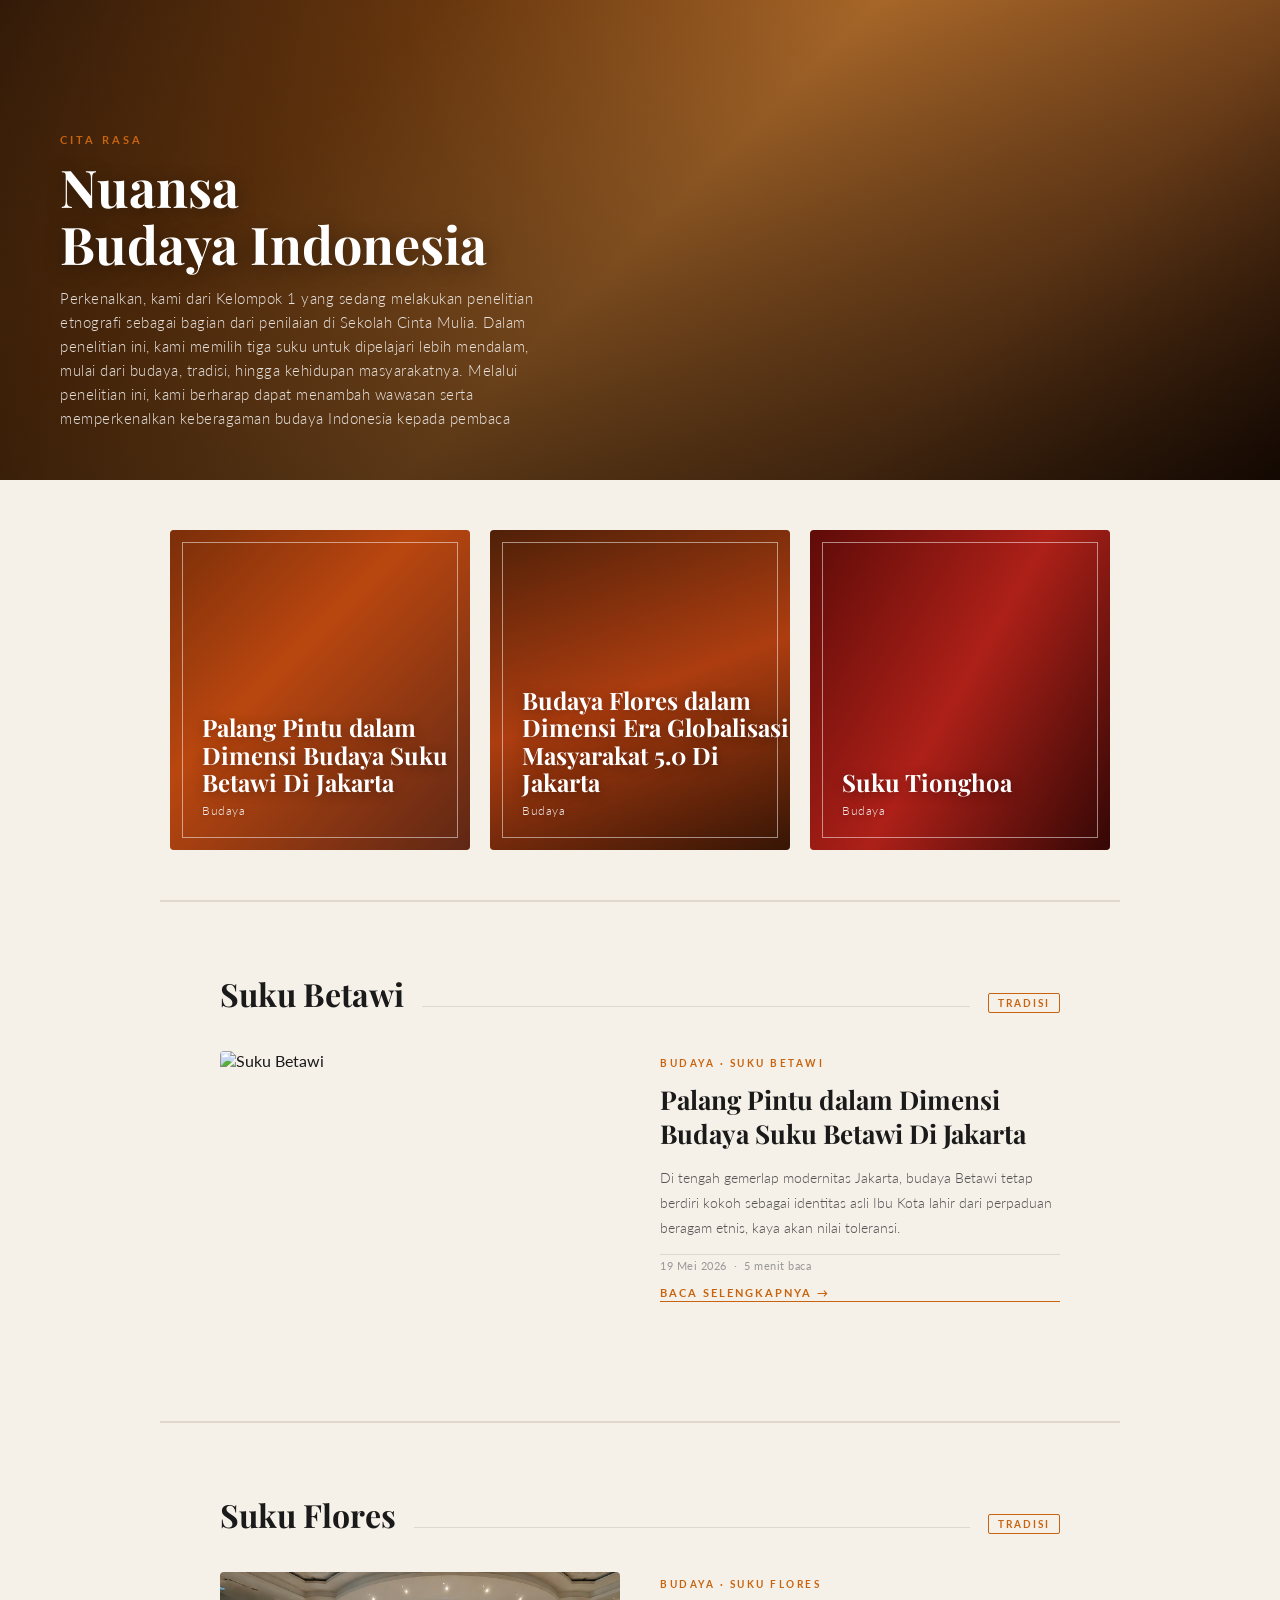
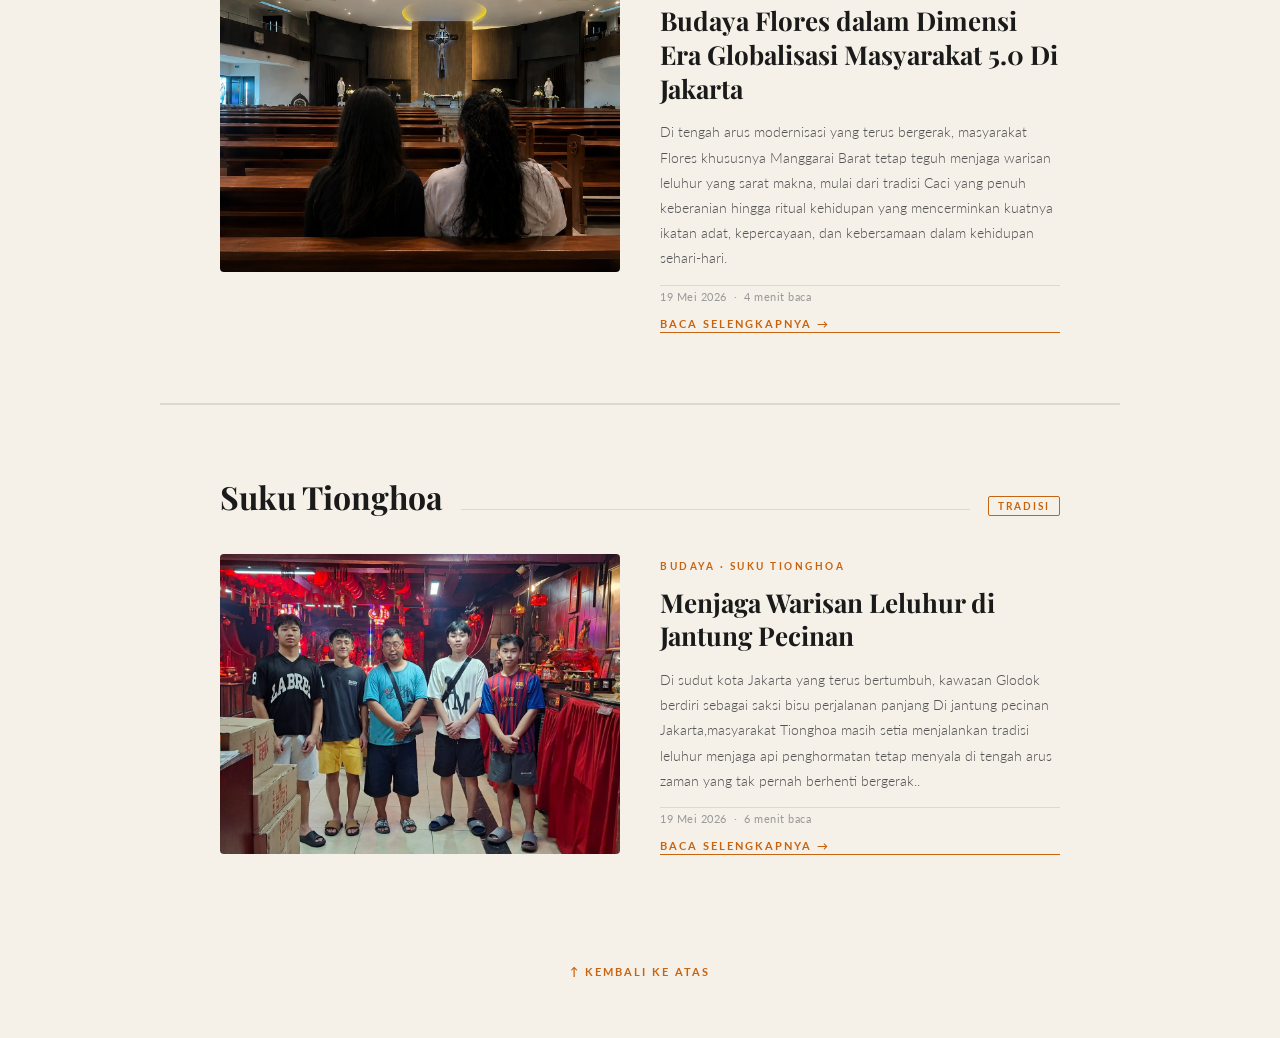
==== index.html @ 240e5bc9 "Add files via upload" ====
<!DOCTYPE html>
<html lang="id">
<head>
  <meta charset="UTF-8" />
  <meta name="viewport" content="width=device-width, initial-scale=1.0"/>
  <title>Budaya Nusantara</title>

  <!-- Google Fonts -->
  <link href="https://fonts.googleapis.com/css2?family=Playfair+Display:ital,wght@0,400;0,700;1,400&family=Lato:wght@300;400;700&display=swap" rel="stylesheet"/>

  <!-- File CSS terpisah -->
  <link rel="stylesheet" href="style.css"/>
</head>
<body>

  <!-- ════════════════════════════════════════
       HERO BANNER
       Ganti foto: buka style.css → cari .hero
       lalu ubah jadi: background-image: url('foto-kamu.jpg');
  ════════════════════════════════════════ -->
  <div class="hero">
    <div class="hero-overlay"></div>
    <div class="hero-content">
      <div class="hero-label">Cita Rasa</div>
      <h1 class="hero-title">Nuansa<br>Budaya Indonesia</h1>
      <p class="hero-sub">Perkenalkan, kami dari Kelompok 1 yang sedang melakukan penelitian etnografi sebagai bagian dari penilaian di Sekolah Cinta Mulia. Dalam penelitian ini, kami memilih tiga suku untuk dipelajari lebih mendalam, mulai dari budaya, tradisi, hingga kehidupan masyarakatnya.

        Melalui penelitian ini, kami berharap dapat menambah wawasan serta memperkenalkan keberagaman budaya Indonesia kepada pembaca</p>
    </div>
  </div>


  <!-- ════════════════════════════════════════
       3 KARTU KATEGORI
       href="#betawi" → scroll ke section Betawi
       href="#flores" → scroll ke section Flores
       href="#tionghoa" → scroll ke section Tionghoa
  ════════════════════════════════════════ -->
  <div class="cards-section">

    <a class="card card--betawi" href="#betawi">
      <div class="card-photo"></div>
      <div class="card-overlay"></div>
      <div class="card-border"></div>
      <div class="card-content">
        <div class="card-title">Palang Pintu dalam Dimensi Budaya Suku Betawi Di Jakarta</div>
        <div class="card-sub">Budaya</div>
      </div>
    </a>

    <a class="card card--flores" href="#flores">
      <div class="card-photo"></div>
      <div class="card-overlay"></div>
      <div class="card-border"></div>
      <div class="card-content">
        <div class="card-title">Budaya Flores dalam Dimensi Era Globalisasi Masyarakat 5.0 Di Jakarta</div>
        <div class="card-sub">Budaya</div>
      </div>
    </a>

    <a class="card card--tionghoa" href="#tionghoa">
      <div class="card-photo"></div>
      <div class="card-overlay"></div>
      <div class="card-border"></div>
      <div class="card-content">
        <div class="card-title">Suku Tionghoa</div>
        <div class="card-sub">Budaya</div>
      </div>
    </a>

  </div>


  <!-- ════════════════════════════════════════
       ARTIKEL: SUKU BETAWI
  ════════════════════════════════════════ -->
  <section id="betawi" class="news-section">

    <div class="section-header">
      <h2 class="section-title">Suku Betawi</h2>
      <div class="section-line"></div>
      <span class="section-tag">Tradisi</span>
    </div>

    <div class="article-single">

      <div class="article-thumb">
        <img src="ondelondel.jpeg" alt="Suku Betawi"/>
      </div>

      <!-- Isi teks artikel -->
      <div class="article-body">
        <div class="article-category">Budaya · Suku Betawi</div>
        <h3 class="article-headline">Palang Pintu dalam Dimensi Budaya Suku Betawi Di Jakarta</h3>
        <p class="article-excerpt">
          Di tengah gemerlap modernitas Jakarta, budaya Betawi tetap berdiri kokoh sebagai identitas asli Ibu Kota
            lahir dari perpaduan beragam etnis, kaya akan nilai toleransi.
        </p>
        <div class="article-meta">19 Mei 2026 &nbsp;·&nbsp; 5 menit baca</div>
        <a class="read-more" href="artikelbet.html" target="_blank">Baca Selengkapnya →</a>
      </div>

    </div>
  </section>


  <!-- ════════════════════════════════════════
       ARTIKEL: SUKU FLORES
  ════════════════════════════════════════ -->
  <section id="flores" class="news-section">

    <div class="section-header">
      <h2 class="section-title">Suku Flores</h2>
      <div class="section-line"></div>
      <span class="section-tag">Tradisi</span>
    </div>

    <div class="article-single">

      <div class="article-thumb">
        <img src="floresgs.JPG" alt="Suku Flores"/>
      </div>

      <div class="article-body">
        <div class="article-category">Budaya · Suku Flores</div>
        <h3 class="article-headline">Budaya Flores dalam Dimensi Era Globalisasi Masyarakat 5.0 Di Jakarta</h3>
        <p class="article-excerpt">
          Di tengah arus modernisasi yang terus bergerak, masyarakat Flores khususnya Manggarai Barat tetap teguh
          menjaga warisan leluhur yang sarat makna, mulai dari tradisi Caci yang penuh keberanian hingga ritual
          kehidupan yang mencerminkan kuatnya ikatan adat, kepercayaan, dan kebersamaan dalam kehidupan sehari-hari.
        </p>
        <div class="article-meta">19 Mei 2026 &nbsp;·&nbsp; 4 menit baca</div>
        <a class="read-more" href="artikelflo.html" target="_blank">Baca Selengkapnya →</a>
      </div>

    </div>
  </section>


  <!-- ════════════════════════════════════════
       ARTIKEL: SUKU TIONGHOA
  ════════════════════════════════════════ -->
  <section id="tionghoa" class="news-section">

    <div class="section-header">
      <h2 class="section-title">Suku Tionghoa</h2>
      <div class="section-line"></div>
      <span class="section-tag">Tradisi</span>
    </div>

    <div class="article-single">

      <div class="article-thumb">
        <img src="fotoberglodok.jpeg" alt="Suku Tionghoa"/>
      </div>

      <div class="article-body">
        <div class="article-category">Budaya · Suku Tionghoa</div>
        <h3 class="article-headline">Menjaga Warisan Leluhur di Jantung Pecinan</h3>
        <p class="article-excerpt">
          Di sudut kota Jakarta yang terus bertumbuh, kawasan Glodok berdiri sebagai saksi bisu perjalanan panjang
          Di jantung pecinan Jakarta,masyarakat Tionghoa
          masih setia menjalankan tradisi leluhur menjaga api penghormatan tetap menyala di tengah arus zaman yang
          tak pernah berhenti bergerak..
        </p>
        <div class="article-meta">19 Mei 2026 &nbsp;·&nbsp; 6 menit baca</div>
        <a class="read-more" href="artikeltio.html" target="_blank">Baca Selengkapnya →</a>
      </div>

    </div>
  </section>


  <!-- Kembali ke atas -->
  <a class="back-to-top" href="#">↑ Kembali ke Atas</a>

</body>
</html>
---- style.css ----
/* ════════════════════════════════════════
   style.css — Budaya Nusantara
   ════════════════════════════════════════ */

/* ── RESET & GLOBAL ── */
*, *::before, *::after {
  box-sizing: border-box;
  margin: 0;
  padding: 0;
}

:root {
  --cream: #f5f0e8;
  --orange-tint: rgba(200, 100, 20, 0.55);
  --white: #ffffff;
  --dark: #1a1a1a;
  --gold: #c8640f;
  --border: #e0d8cc;
}

html {
  scroll-behavior: smooth;
}

body {
  background-color: var(--cream);
  font-family: 'Lato', sans-serif;
  color: var(--dark);
}


/* ════════════════════════════════════════
   HERO BANNER
   ════════════════════════════════════════ */
.hero {
  width: 100%;
  height: 480px;
  position: relative;
  overflow: hidden;
  /* Ganti baris di bawah dengan foto kamu: */
  /* background-image: url('foto-kamu.jpg'); */
  background: linear-gradient(135deg, #3b1f0a 0%, #7a4010 25%, #c47830 50%, #8b5020 75%, #2a1205 100%);
  background-size: cover;
  background-position: center;
}

.hero-overlay {
  position: absolute;
  inset: 0;
  background: linear-gradient(to bottom, rgba(0,0,0,0.15) 0%, rgba(0,0,0,0.55) 100%);
}

.hero-content {
  position: absolute;
  bottom: 50px;
  left: 60px;
  color: var(--white);
}

.hero-label {
  font-size: 11px;
  font-weight: 700;
  letter-spacing: 3px;
  text-transform: uppercase;
  color: var(--gold);
  margin-bottom: 12px;
}

.hero-title {
  font-family: 'Playfair Display', serif;
  font-size: 52px;
  font-weight: 700;
  line-height: 1.1;
  max-width: 600px;
  text-shadow: 0 3px 20px rgba(0,0,0,0.4);
  margin-bottom: 14px;
}

.hero-sub {
  font-size: 15px;
  font-weight: 300;
  letter-spacing: 0.5px;
  opacity: 0.85;
  max-width: 480px;
  line-height: 1.6;
}


/* ════════════════════════════════════════
   CATEGORY CARDS
   ════════════════════════════════════════ */
.cards-section {
  padding: 50px 40px;
  display: flex;
  gap: 20px;
  justify-content: center;
  flex-wrap: wrap;
}

.card {
  position: relative;
  width: 300px;
  height: 320px;
  overflow: hidden;
  border-radius: 4px;
  cursor: pointer;
  flex-shrink: 0;
  text-decoration: none;
  display: block;
}

.card-photo {
  position: absolute;
  inset: 0;
  background-size: cover;
  background-position: center;
  transition: transform 0.6s ease;
}

.card:hover .card-photo {
  transform: scale(1.07);
}

.card-overlay {
  position: absolute;
  inset: 0;
  background: var(--orange-tint);
  mix-blend-mode: multiply;
  z-index: 1;
}

.card-border {
  position: absolute;
  inset: 12px;
  border: 1px solid rgba(255,255,255,0.5);
  z-index: 2;
  pointer-events: none;
  transition: inset 0.4s ease;
}

.card:hover .card-border {
  inset: 18px;
}

.card-content {
  position: absolute;
  bottom: 32px;
  left: 32px;
  z-index: 3;
  color: var(--white);
}

.card-title {
  font-family: 'Playfair Display', serif;
  font-size: 24px;
  font-weight: 700;
  line-height: 1.15;
  text-shadow: 0 2px 12px rgba(0,0,0,0.35);
  margin-bottom: 6px;
}

.card-sub {
  font-size: 12px;
  font-weight: 300;
  letter-spacing: 0.5px;
  opacity: 0.88;
  text-shadow: 0 1px 6px rgba(0,0,0,0.3);
}

/* Warna background placeholder tiap kartu */
.card--betawi .card-photo {
  background: linear-gradient(135deg, #8b4513 0%, #d2691e 40%, #6b3a2a 100%);
}

.card--flores .card-photo {
  background: linear-gradient(160deg, #5a3010 0%, #c45b20 50%, #3d1f0a 100%);
}

.card--tionghoa .card-photo {
  background: linear-gradient(120deg, #6b1010 0%, #c43030 50%, #3a0a0a 100%);
}

/* Bar "Baca Selengkapnya" saat hover */
.card::after {
  content: 'Baca Selengkapnya →';
  position: absolute;
  bottom: 0;
  left: 0;
  right: 0;
  height: 0;
  background: rgba(200,100,15,0.92);
  display: flex;
  align-items: center;
  justify-content: center;
  color: white;
  font-size: 11px;
  font-weight: 700;
  letter-spacing: 2px;
  text-transform: uppercase;
  overflow: hidden;
  transition: height 0.35s ease;
  z-index: 4;
}

.card:hover::after {
  height: 42px;
}


/* ════════════════════════════════════════
   NEWS / ARTICLE SECTIONS
   ════════════════════════════════════════ */
.news-section {
  padding: 70px 60px;
  border-top: 2px solid var(--border);
  max-width: 960px;
  margin: 0 auto;
}

.section-header {
  display: flex;
  align-items: baseline;
  gap: 18px;
  margin-bottom: 36px;
}

.section-title {
  font-family: 'Playfair Display', serif;
  font-size: 32px;
  font-weight: 700;
}

.section-line {
  flex: 1;
  height: 1px;
  background: var(--border);
}

.section-tag {
  font-size: 10px;
  font-weight: 700;
  letter-spacing: 2px;
  text-transform: uppercase;
  color: var(--gold);
  border: 1px solid var(--gold);
  padding: 3px 9px;
  border-radius: 2px;
}

/* Layout artikel: foto kiri, teks kanan */
.article-single {
  display: grid;
  grid-template-columns: 1fr 1fr;
  gap: 40px;
  align-items: start;
}

.article-thumb {
  width: 100%;
  aspect-ratio: 4/3;
  border-radius: 4px;
  overflow: hidden;
}

.article-thumb img {
  width: 100%;
  height: 100%;
  object-fit: cover;
  display: block;
  transition: transform 0.5s ease;
}

.article-single:hover .article-thumb img {
  transform: scale(1.04);
}

.article-body {
  display: flex;
  flex-direction: column;
  gap: 14px;
  padding-top: 6px;
}

.article-category {
  font-size: 10px;
  font-weight: 700;
  letter-spacing: 2.5px;
  text-transform: uppercase;
  color: var(--gold);
}

.article-headline {
  font-family: 'Playfair Display', serif;
  font-size: 26px;
  font-weight: 700;
  line-height: 1.3;
  color: var(--dark);
}

.article-excerpt {
  font-size: 14px;
  line-height: 1.8;
  color: #555;
  font-weight: 300;
}

.article-meta {
  font-size: 11px;
  color: #999;
  letter-spacing: 0.5px;
  padding-top: 4px;
  border-top: 1px solid var(--border);
}

.read-more {
  display: inline-block;
  font-size: 11px;
  font-weight: 700;
  letter-spacing: 2px;
  text-transform: uppercase;
  color: var(--gold);
  text-decoration: none;
  border-bottom: 1px solid var(--gold);
  padding-bottom: 2px;
  transition: opacity 0.2s;
}

.read-more:hover {
  opacity: 0.65;
}


/* ════════════════════════════════════════
   BACK TO TOP
   ════════════════════════════════════════ */
.back-to-top {
  display: block;
  text-align: center;
  padding: 40px 0 60px;
  font-size: 11px;
  font-weight: 700;
  letter-spacing: 2px;
  text-transform: uppercase;
  color: var(--gold);
  text-decoration: none;
  transition: opacity 0.2s;
}

.back-to-top:hover {
  opacity: 0.65;
}


/* ════════════════════════════════════════
   RESPONSIVE (layar kecil / HP)
   ════════════════════════════════════════ */
@media (max-width: 760px) {
  .hero {
    height: 320px;
  }

  .hero-title {
    font-size: 34px;
  }

  .hero-content {
    left: 30px;
    bottom: 30px;
  }

  .cards-section {
    padding: 30px 16px;
    gap: 14px;
  }

  .card {
    width: 100%;
    height: 240px;
  }

  .news-section {
    padding: 50px 20px;
  }

  .article-single {
    grid-template-columns: 1fr;
    gap: 20px;
  }
}
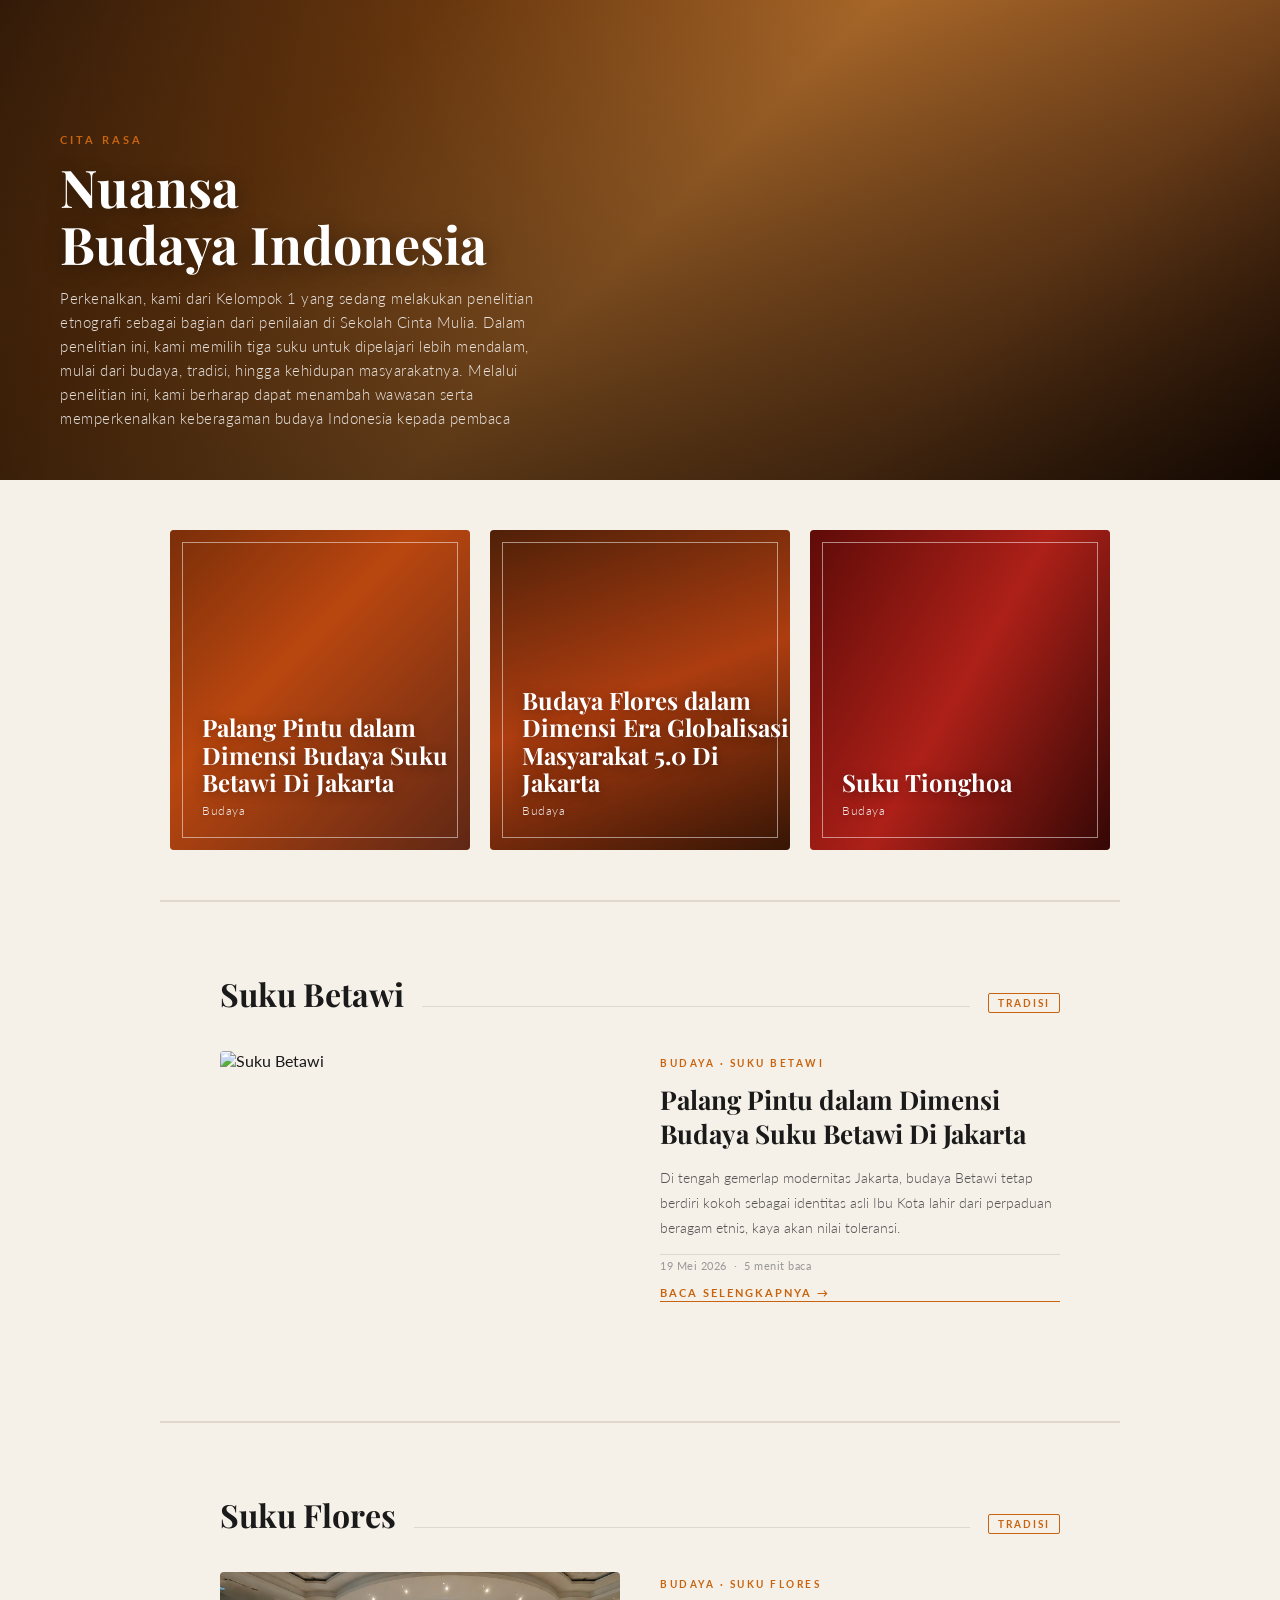
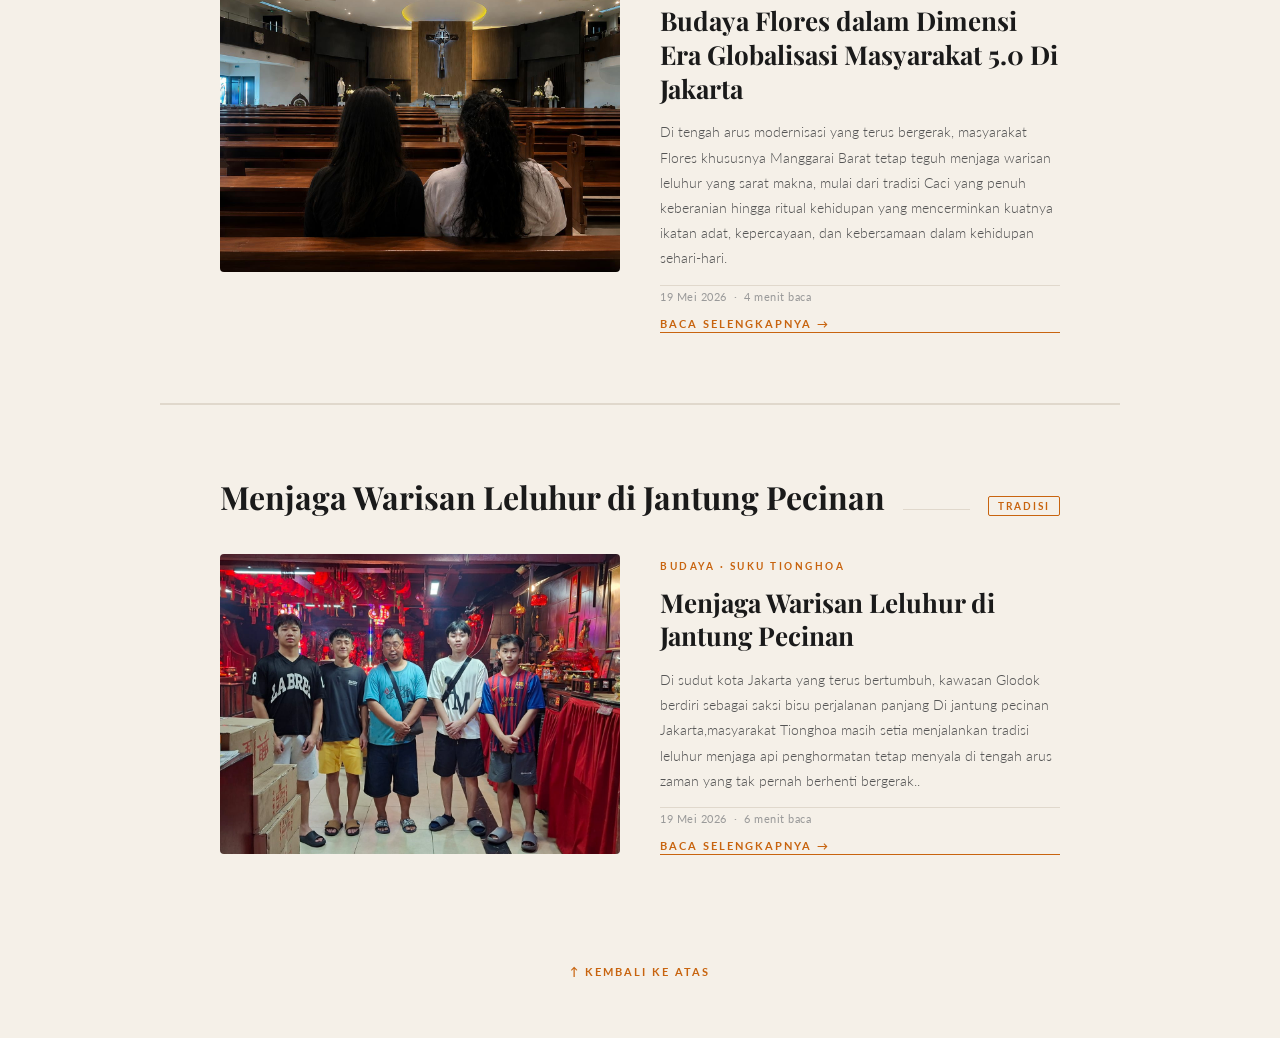
==== commit 391f0727: "Update index.html" ====
--- a/index.html
+++ b/index.html
@@ -143,7 +143,7 @@
   <section id="tionghoa" class="news-section">
 
     <div class="section-header">
-      <h2 class="section-title">Suku Tionghoa</h2>
+      <h2 class="section-title">Menjaga Warisan Leluhur di Jantung Pecinan</h2>
       <div class="section-line"></div>
       <span class="section-tag">Tradisi</span>
     </div>
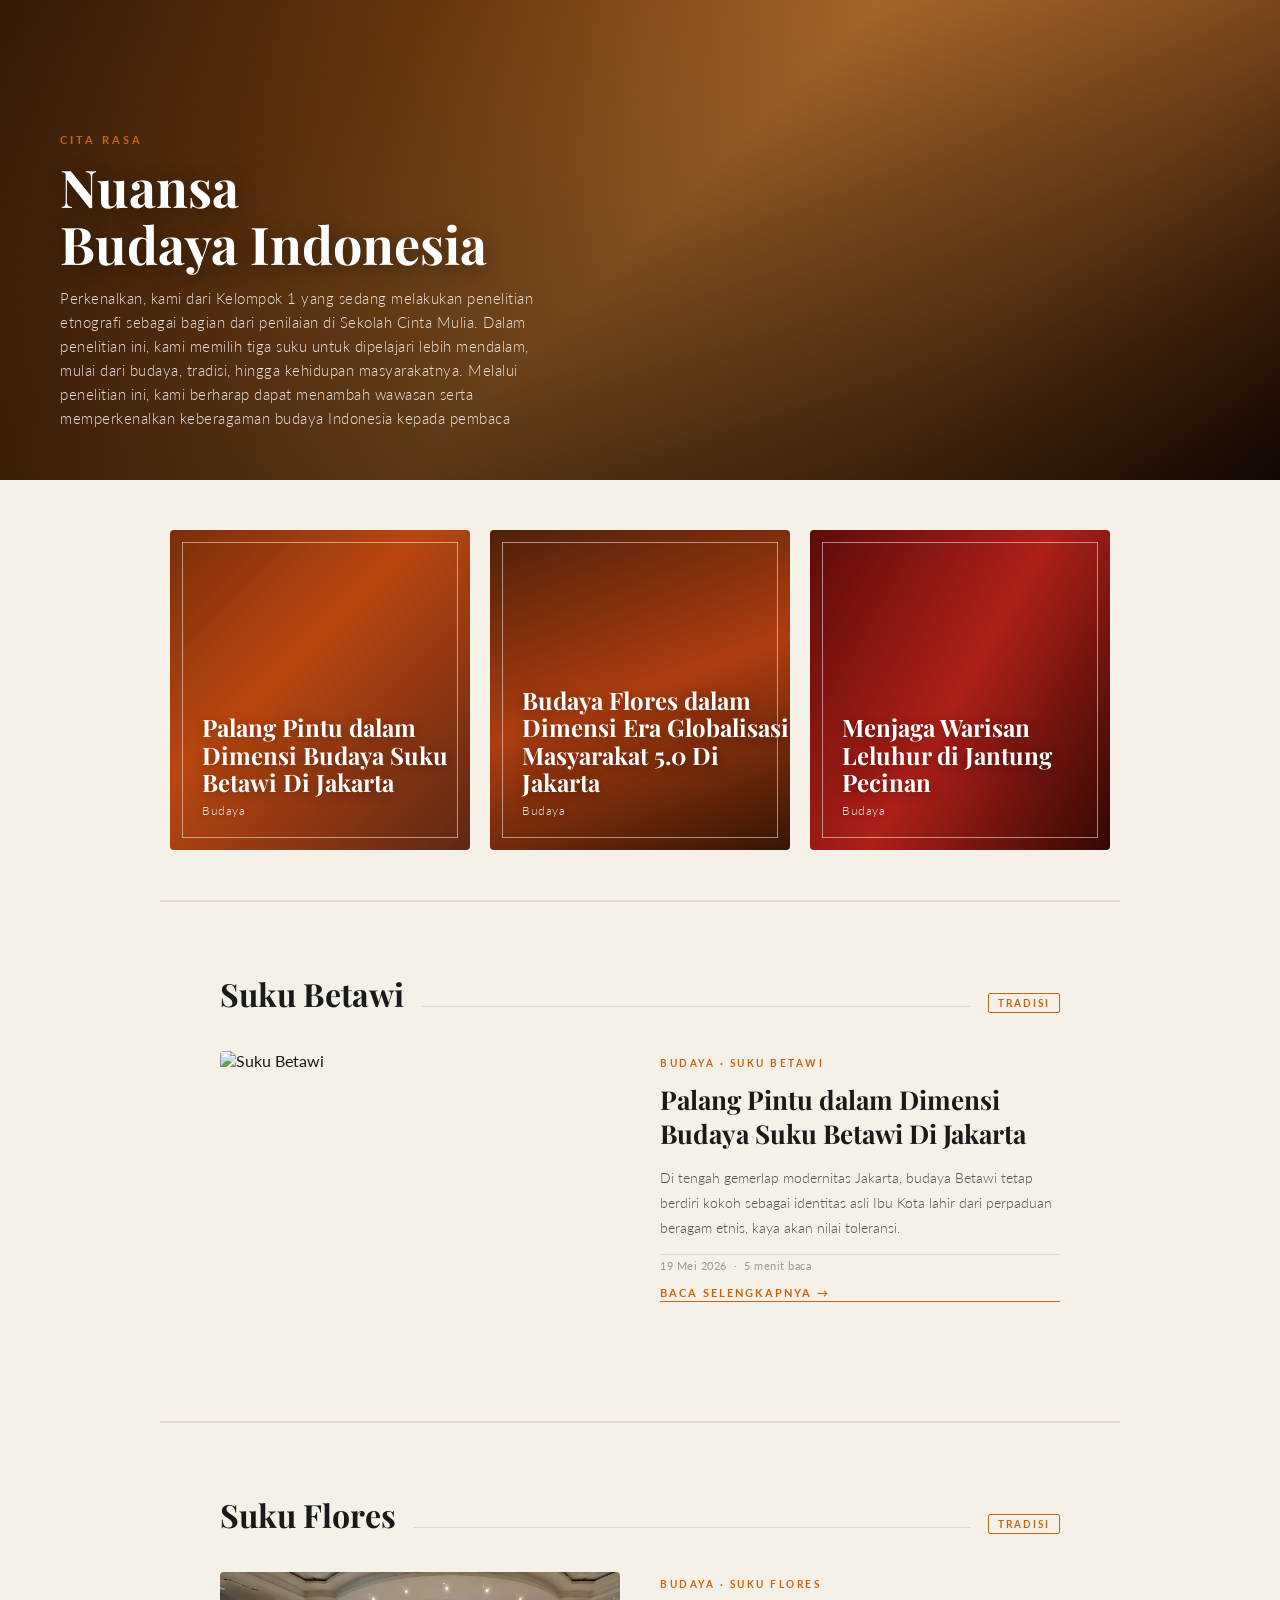
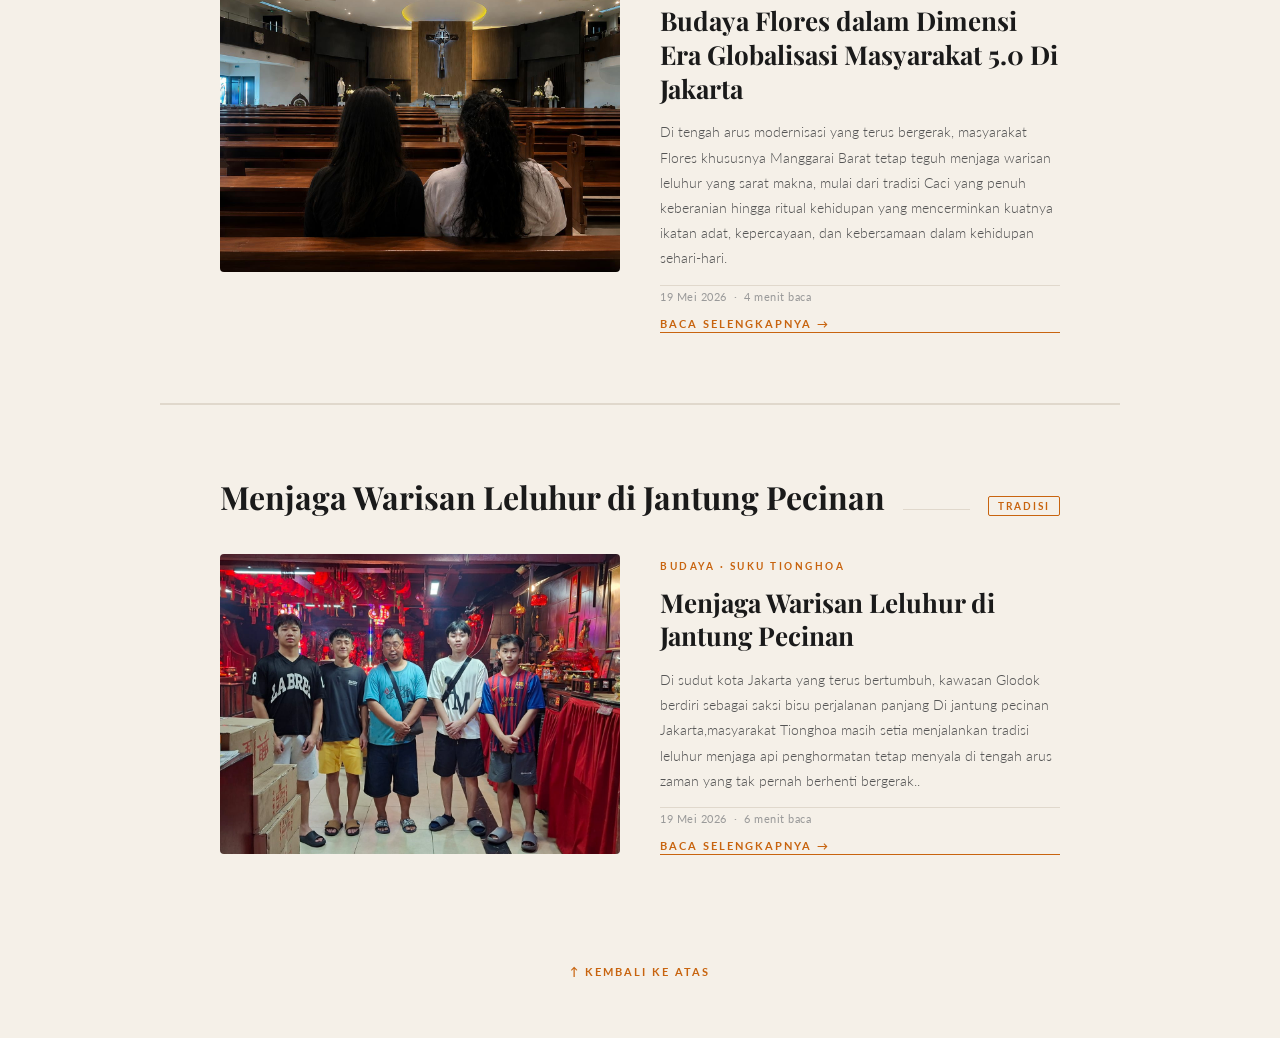
==== commit 0f870dfd: "Update index.html" ====
--- a/index.html
+++ b/index.html
@@ -63,7 +63,7 @@
       <div class="card-overlay"></div>
       <div class="card-border"></div>
       <div class="card-content">
-        <div class="card-title">Suku Tionghoa</div>
+        <div class="card-title">Menjaga Warisan Leluhur di Jantung Pecinan</div>
         <div class="card-sub">Budaya</div>
       </div>
     </a>
